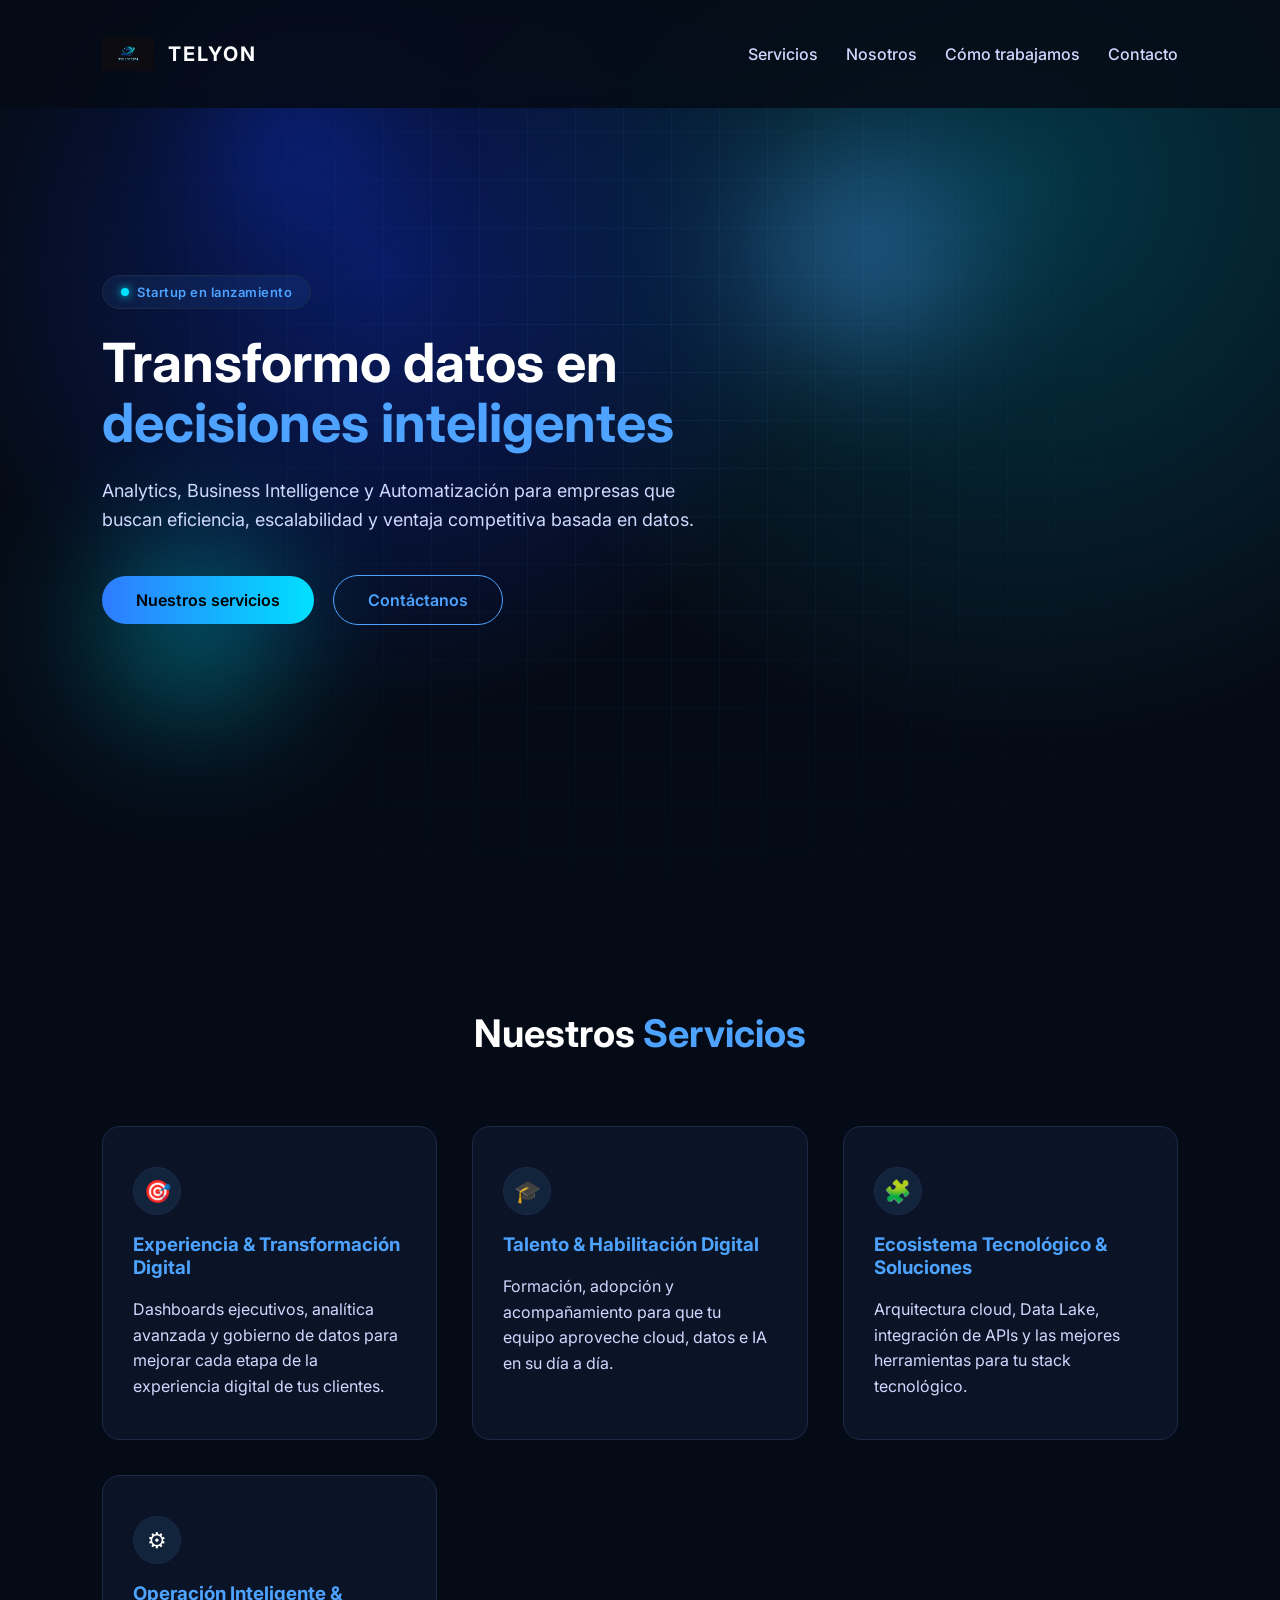
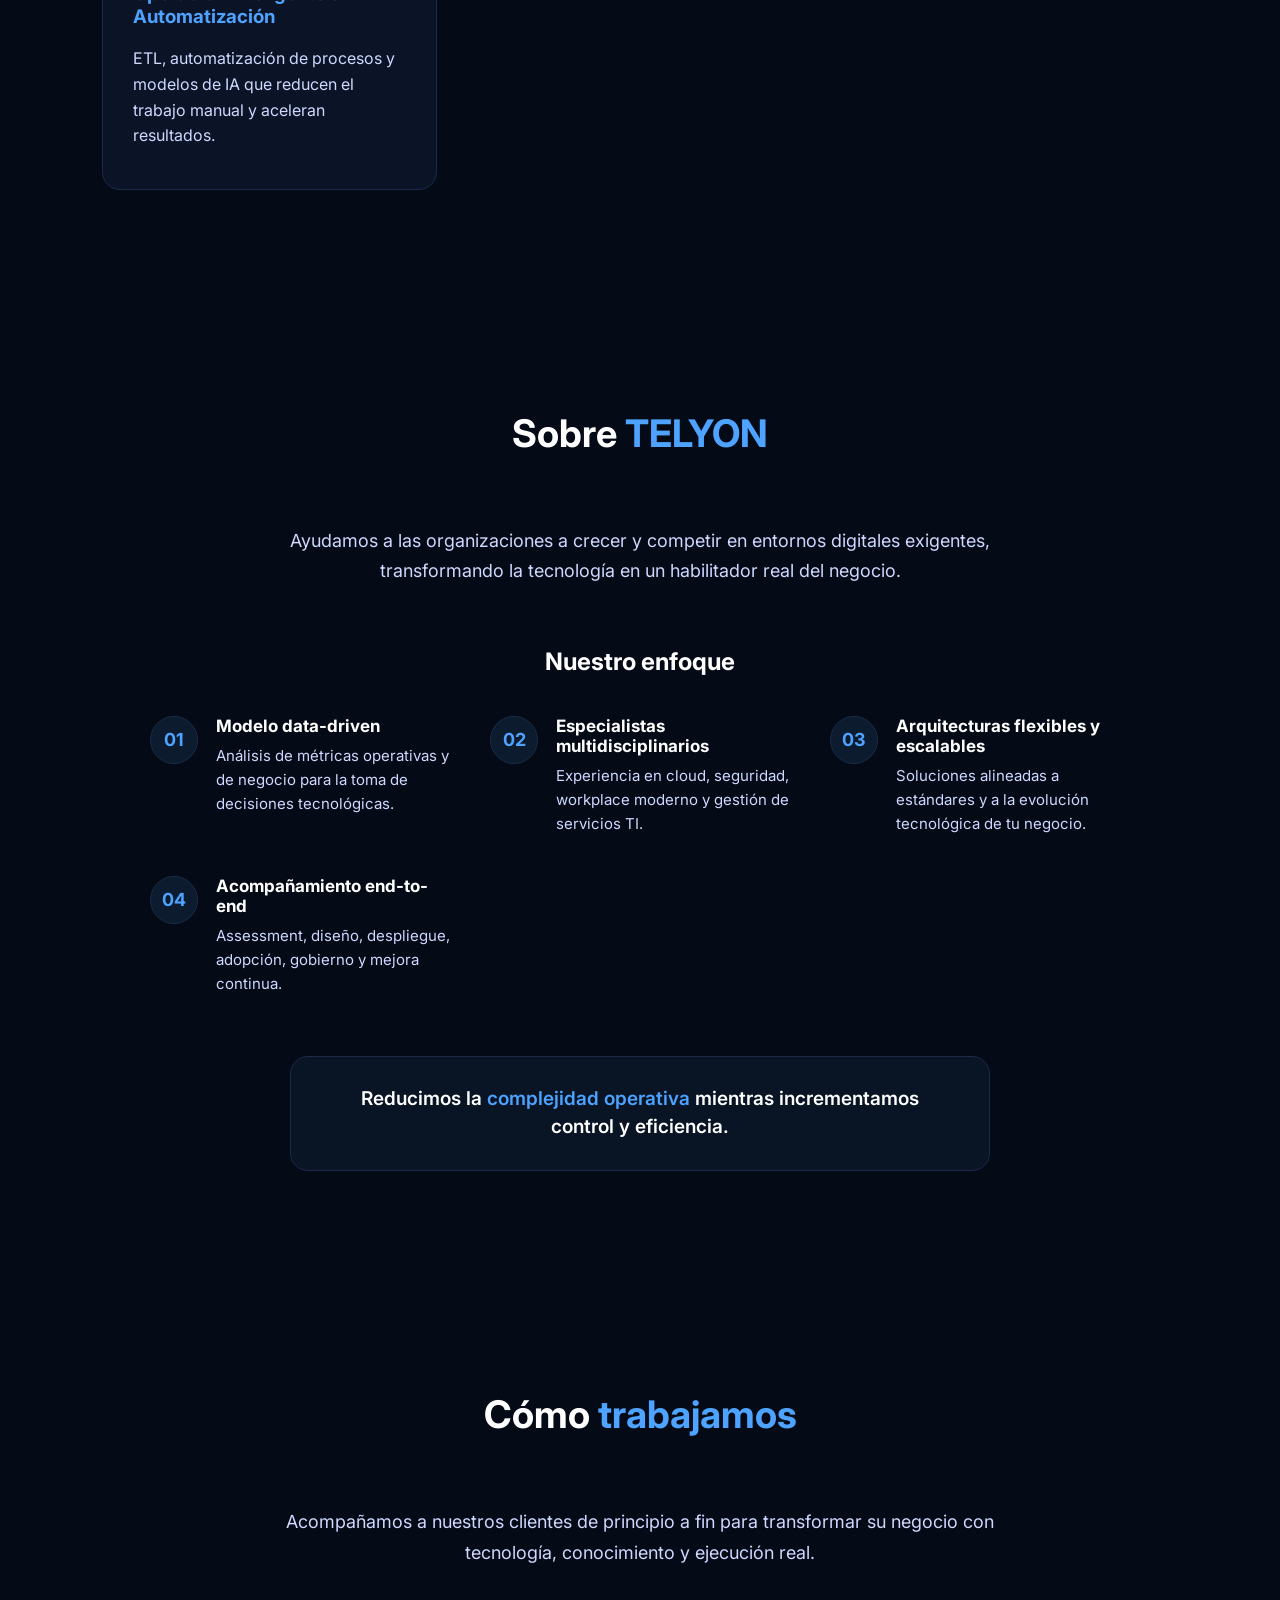
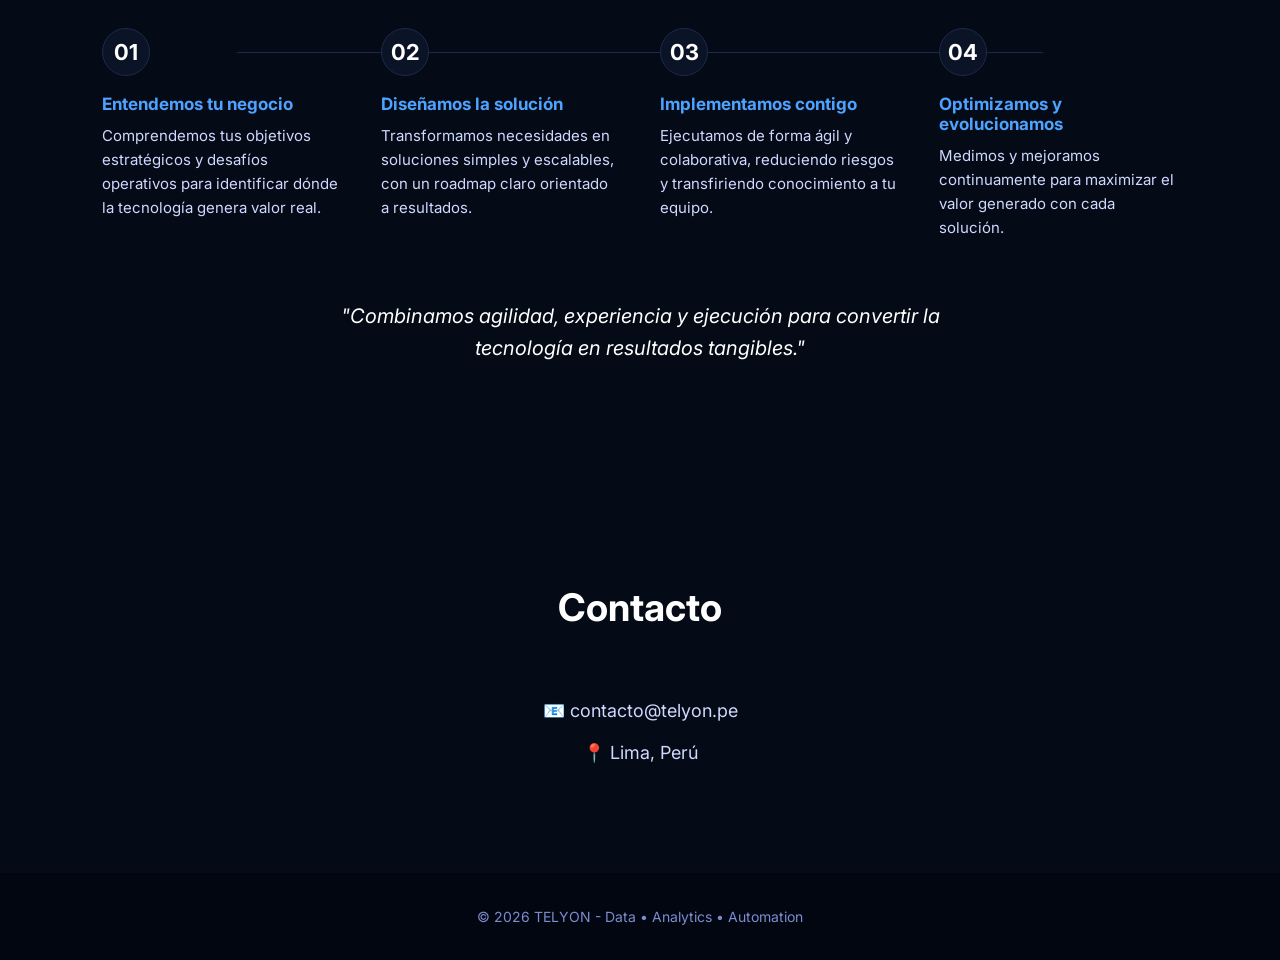
==== index.html @ 51b3d63a "Sitio TELYON para telyon.pe Copia de Teylon-website con dominio propio telyon.pe y correo contacto@t" ====
<!DOCTYPE html>
<html lang="es">
<head>
    <meta charset="UTF-8" />
    <meta name="viewport" content="width=device-width, initial-scale=1.0"/>
    <title>TELYON | Data • Analytics • Automation</title>
    <meta name="description" content="TELYON es una startup de datos que transforma información en decisiones inteligentes mediante Analytics, Business Intelligence, IA y Automatización." />

    <!-- Open Graph -->
    <meta property="og:title" content="TELYON | Data • Analytics • Automation" />
    <meta property="og:description" content="Analytics, Business Intelligence y Automatización para empresas que buscan eficiencia, escalabilidad y ventaja competitiva basada en datos." />
    <meta property="og:image" content="Images/TELYON.png" />
    <meta property="og:type" content="website" />

    <link rel="icon" href="Images/TELYON.png" type="image/png" />

    <!-- Google Font -->
    <link href="https://fonts.googleapis.com/css2?family=Inter:wght@300;400;600;700&display=swap" rel="stylesheet">

    <style>
        :root {
            --bg: #050b16;
            --bg-deep: #020611;
            --card-bg: #0b1426;
            --border: #1c2a4a;
            --text: #ffffff;
            --text-muted: #cfd8ff;
            --text-faint: #7c8ccf;
            --accent: #4da3ff;
            --accent-2: #00e0ff;
            --glow-1: #123cff55;
            --glow-2: #00e0ff33;
        }

        * {
            margin: 0;
            padding: 0;
            box-sizing: border-box;
            font-family: 'Inter', sans-serif;
        }

        html {
            scroll-behavior: smooth;
            overflow-x: hidden;
            width: 100%;
        }

        body {
            background: var(--bg);
            color: var(--text);
            overflow-x: hidden;
            width: 100%;
        }

        /* ================= HEADER ================= */

        header {
            display: flex;
            justify-content: space-between;
            align-items: center;
            padding: 28px 8%;
            position: fixed;
            width: 100%;
            background: rgba(5, 11, 22, 0.85);
            backdrop-filter: blur(10px);
            z-index: 1000;
        }

        .logo {
            display: flex;
            align-items: center;
            gap: 14px;
        }

        .logo-img {
            width: 52px;
            height: 52px;
            object-fit: contain;
        }

        .logo-text {
            font-size: 20px;
            font-weight: 700;
            letter-spacing: 2px;
        }

        nav {
            display: flex;
            align-items: center;
        }

        nav a {
            margin-left: 28px;
            text-decoration: none;
            color: var(--text-muted);
            font-weight: 500;
            transition: 0.3s;
        }

        nav a:hover {
            color: var(--accent);
        }

        .nav-toggle {
            display: none;
            flex-direction: column;
            justify-content: center;
            gap: 5px;
            width: 32px;
            height: 32px;
            background: none;
            border: none;
            cursor: pointer;
            z-index: 1100;
        }

        .nav-toggle span {
            display: block;
            width: 100%;
            height: 2px;
            background: var(--text);
            border-radius: 2px;
            transition: 0.3s;
        }

        .nav-toggle.active span:nth-child(1) {
            transform: translateY(7px) rotate(45deg);
        }

        .nav-toggle.active span:nth-child(2) {
            opacity: 0;
        }

        .nav-toggle.active span:nth-child(3) {
            transform: translateY(-7px) rotate(-45deg);
        }

        /* ================= HERO ================= */

        .hero {
            position: relative;
            height: 100vh;
            display: flex;
            align-items: center;
            padding: 0 8%;
            background: var(--bg);
            overflow: hidden;
        }

        .hero-bg {
            position: absolute;
            inset: 0;
            z-index: 0;
            background:
                radial-gradient(circle at 30% 30%, var(--glow-1), transparent 40%),
                radial-gradient(circle at 80% 20%, var(--glow-2), transparent 45%),
                var(--bg);
        }

        .hero-grid {
            position: absolute;
            inset: -1px;
            z-index: 1;
            background-image:
                repeating-linear-gradient(0deg, rgba(77,163,255,0.08) 0px, rgba(77,163,255,0.08) 1px, transparent 1px, transparent 48px),
                repeating-linear-gradient(90deg, rgba(77,163,255,0.08) 0px, rgba(77,163,255,0.08) 1px, transparent 1px, transparent 48px);
            mask-image: radial-gradient(circle at 50% 40%, #000 0%, transparent 75%);
            -webkit-mask-image: radial-gradient(circle at 50% 40%, #000 0%, transparent 75%);
        }

        .orb {
            position: absolute;
            border-radius: 50%;
            filter: blur(60px);
            z-index: 1;
            opacity: 0.55;
            animation: drift 18s ease-in-out infinite;
        }

        .orb-1 {
            width: 320px;
            height: 320px;
            top: 10%;
            left: 55%;
            background: radial-gradient(circle, var(--accent), transparent 70%);
            animation-duration: 16s;
        }

        .orb-2 {
            width: 260px;
            height: 260px;
            top: 55%;
            left: 5%;
            background: radial-gradient(circle, var(--accent-2), transparent 70%);
            animation-duration: 22s;
            animation-delay: -6s;
        }

        .orb-3 {
            width: 200px;
            height: 200px;
            top: 5%;
            left: 15%;
            background: radial-gradient(circle, #123cff, transparent 70%);
            animation-duration: 20s;
            animation-delay: -3s;
        }

        @keyframes drift {
            0%, 100% { transform: translate(0, 0) scale(1); }
            33% { transform: translate(30px, -20px) scale(1.08); }
            66% { transform: translate(-25px, 25px) scale(0.95); }
        }

        .hero-content {
            position: relative;
            z-index: 2;
            max-width: 620px;
        }

        .badge {
            display: inline-flex;
            align-items: center;
            gap: 8px;
            padding: 8px 18px;
            border-radius: 30px;
            border: 1px solid var(--border);
            background: rgba(77, 163, 255, 0.08);
            color: var(--accent);
            font-size: 13px;
            font-weight: 600;
            letter-spacing: 0.5px;
            margin-bottom: 24px;
        }

        .badge-dot {
            width: 8px;
            height: 8px;
            border-radius: 50%;
            background: var(--accent-2);
            box-shadow: 0 0 8px var(--accent-2);
            animation: blink 2s ease-in-out infinite;
        }

        @keyframes blink {
            0%, 100% { opacity: 1; }
            50% { opacity: 0.3; }
        }

        .hero h1 {
            font-size: 54px;
            line-height: 1.1;
            margin-bottom: 25px;
        }

        .hero h1 span {
            color: var(--accent);
        }

        .hero p {
            font-size: 18px;
            color: var(--text-muted);
            margin-bottom: 40px;
            line-height: 1.6;
        }

        .buttons a {
            display: inline-block;
            padding: 14px 34px;
            border-radius: 30px;
            text-decoration: none;
            margin-right: 15px;
            font-weight: 600;
            transition: 0.3s;
        }

        .btn-primary {
            background: linear-gradient(90deg, #2f7bff, var(--accent-2));
            color: #000;
        }

        .btn-primary:hover {
            opacity: 0.85;
        }

        .btn-secondary {
            border: 1px solid var(--accent);
            color: var(--accent);
        }

        .btn-secondary:hover {
            background: var(--accent);
            color: #000;
        }

        /* ================= SECTIONS ================= */

        section {
            padding: 110px 8%;
        }

        .section-title {
            text-align: center;
            font-size: 38px;
            margin-bottom: 70px;
        }

        .section-title span {
            color: var(--accent);
        }

        .cards {
            display: grid;
            grid-template-columns: repeat(auto-fit,minmax(260px,1fr));
            gap: 35px;
        }

        .card {
            background: var(--card-bg);
            padding: 40px 30px;
            border-radius: 18px;
            border: 1px solid var(--border);
            transition: 0.3s;
        }

        .card:hover {
            transform: translateY(-8px);
            border-color: var(--accent);
            box-shadow: 0 0 25px #4da3f744;
        }

        .card-icon {
            display: inline-flex;
            align-items: center;
            justify-content: center;
            width: 48px;
            height: 48px;
            border-radius: 50%;
            background: rgba(77, 163, 255, 0.1);
            border: 1px solid var(--border);
            font-size: 22px;
            margin-bottom: 18px;
        }

        .card h3 {
            margin-bottom: 18px;
            color: var(--accent);
        }

        .card p {
            color: var(--text-muted);
            line-height: 1.6;
        }

        /* ================= SHARED TEXT BLOCKS ================= */

        .lead-text {
            max-width: 780px;
            margin: 0 auto 60px;
            text-align: center;
            color: var(--text-muted);
            font-size: 18px;
            line-height: 1.7;
        }

        /* ================= ABOUT / ENFOQUE ================= */

        .approach-heading {
            font-size: 24px;
            font-weight: 700;
            text-align: center;
            margin-bottom: 40px;
        }

        .approach-grid {
            display: grid;
            grid-template-columns: repeat(auto-fit, minmax(280px, 1fr));
            gap: 40px;
            max-width: 980px;
            margin: 0 auto 60px;
        }

        .approach-item {
            display: flex;
            gap: 18px;
            align-items: flex-start;
        }

        .approach-item .card-icon {
            flex-shrink: 0;
            margin-bottom: 0;
            font-size: 18px;
            font-weight: 700;
            color: var(--accent);
        }

        .approach-item h4 {
            color: var(--text);
            font-size: 17px;
            margin-bottom: 8px;
        }

        .approach-item p {
            color: var(--text-muted);
            line-height: 1.6;
            font-size: 15px;
        }

        .highlight-box {
            max-width: 700px;
            margin: 0 auto;
            padding: 28px 40px;
            text-align: center;
            border: 1px solid var(--border);
            border-radius: 18px;
            background: rgba(77, 163, 255, 0.06);
        }

        .highlight-box p {
            color: var(--text);
            font-size: 19px;
            font-weight: 600;
            line-height: 1.5;
        }

        .highlight-box p span {
            color: var(--accent);
        }

        /* ================= PROCESS / TIMELINE ================= */

        .timeline {
            position: relative;
            display: grid;
            grid-template-columns: repeat(4, 1fr);
            gap: 40px;
            margin-bottom: 60px;
        }

        .timeline::before {
            content: '';
            position: absolute;
            top: 24px;
            left: 12.5%;
            right: 12.5%;
            height: 1px;
            background: var(--border);
        }

        .timeline-step {
            position: relative;
            z-index: 1;
        }

        .timeline-step .card-icon {
            background: var(--card-bg);
            font-weight: 700;
        }

        .timeline-step h4 {
            color: var(--accent);
            font-size: 17px;
            margin-bottom: 10px;
        }

        .timeline-step p {
            color: var(--text-muted);
            line-height: 1.6;
            font-size: 15px;
        }

        .process-quote {
            max-width: 640px;
            margin: 0 auto;
            text-align: center;
            font-size: 20px;
            font-style: italic;
            color: var(--text);
            line-height: 1.6;
        }

        footer {
            text-align: center;
            padding: 35px;
            background: var(--bg-deep);
            color: var(--text-faint);
            font-size: 14px;
        }

        /* ================= SCROLL REVEAL ================= */

        .reveal {
            opacity: 0;
            transform: translateY(24px);
            transition: opacity 0.7s ease, transform 0.7s ease;
        }

        .reveal.is-visible {
            opacity: 1;
            transform: translateY(0);
        }

        @media (prefers-reduced-motion: reduce) {
            .orb, .badge-dot {
                animation: none !important;
            }
            .reveal {
                opacity: 1 !important;
                transform: none !important;
                transition: none !important;
            }
            html {
                scroll-behavior: auto;
            }
        }

        @media(max-width: 768px){
            .hero h1 {
                font-size: 38px;
            }

            .nav-toggle {
                display: flex;
            }

            nav {
                position: fixed;
                top: 0;
                right: 0;
                height: 100vh;
                width: 100%;
                max-width: 320px;
                background: rgba(5, 11, 22, 0.98);
                backdrop-filter: blur(10px);
                border-left: 1px solid var(--border);
                flex-direction: column;
                justify-content: center;
                align-items: center;
                gap: 32px;
                transform: translateX(100%);
                transition: transform 0.35s ease;
            }

            nav.nav-open {
                transform: translateX(0);
            }

            nav a {
                margin-left: 0;
                font-size: 20px;
            }

            .timeline {
                grid-template-columns: 1fr;
                gap: 32px;
            }

            .timeline::before {
                display: none;
            }

            .approach-grid {
                grid-template-columns: 1fr;
            }
        }
    </style>
</head>

<body>

<header>
    <div class="logo">
        <img src="Images/TELYON.png" alt="TELYON Logo" class="logo-img">
        <div class="logo-text">TELYON</div>
    </div>

    <nav id="mainNav">
        <a href="#services">Servicios</a>
        <a href="#about">Nosotros</a>
        <a href="#process">Cómo trabajamos</a>
        <a href="#contact">Contacto</a>
    </nav>

    <button class="nav-toggle" id="navToggle" aria-label="Abrir menú" aria-expanded="false" aria-controls="mainNav">
        <span></span>
        <span></span>
        <span></span>
    </button>
</header>

<section class="hero">
    <div class="hero-bg"></div>
    <div class="hero-grid"></div>
    <div class="orb orb-1"></div>
    <div class="orb orb-2"></div>
    <div class="orb orb-3"></div>

    <div class="hero-content">
        <span class="badge"><span class="badge-dot"></span> Startup en lanzamiento</span>
        <h1>Transformo datos en <span>decisiones inteligentes</span></h1>
        <p>
            Analytics, Business Intelligence y Automatización para empresas que buscan
            eficiencia, escalabilidad y ventaja competitiva basada en datos.
        </p>

        <div class="buttons">
            <a href="#services" class="btn-primary">Nuestros servicios</a>
            <a href="#contact" class="btn-secondary">Contáctanos</a>
        </div>
    </div>
</section>

<section id="services">
    <h2 class="section-title reveal">Nuestros <span>Servicios</span></h2>

    <div class="cards">
        <div class="card reveal">
            <div class="card-icon">🎯</div>
            <h3>Experiencia & Transformación Digital</h3>
            <p>Dashboards ejecutivos, analítica avanzada y gobierno de datos para mejorar cada etapa de la experiencia digital de tus clientes.</p>
        </div>

        <div class="card reveal">
            <div class="card-icon">🎓</div>
            <h3>Talento & Habilitación Digital</h3>
            <p>Formación, adopción y acompañamiento para que tu equipo aproveche cloud, datos e IA en su día a día.</p>
        </div>

        <div class="card reveal">
            <div class="card-icon">🧩</div>
            <h3>Ecosistema Tecnológico & Soluciones</h3>
            <p>Arquitectura cloud, Data Lake, integración de APIs y las mejores herramientas para tu stack tecnológico.</p>
        </div>

        <div class="card reveal">
            <div class="card-icon">⚙</div>
            <h3>Operación Inteligente & Automatización</h3>
            <p>ETL, automatización de procesos y modelos de IA que reducen el trabajo manual y aceleran resultados.</p>
        </div>
    </div>
</section>

<section id="about">
    <h2 class="section-title reveal">Sobre <span>TELYON</span></h2>
    <p class="lead-text reveal">
        Ayudamos a las organizaciones a crecer y competir en entornos digitales exigentes,
        transformando la tecnología en un habilitador real del negocio.
    </p>

    <h3 class="approach-heading reveal">Nuestro enfoque</h3>
    <div class="approach-grid">
        <div class="approach-item reveal">
            <div class="card-icon">01</div>
            <div>
                <h4>Modelo data-driven</h4>
                <p>Análisis de métricas operativas y de negocio para la toma de decisiones tecnológicas.</p>
            </div>
        </div>

        <div class="approach-item reveal">
            <div class="card-icon">02</div>
            <div>
                <h4>Especialistas multidisciplinarios</h4>
                <p>Experiencia en cloud, seguridad, workplace moderno y gestión de servicios TI.</p>
            </div>
        </div>

        <div class="approach-item reveal">
            <div class="card-icon">03</div>
            <div>
                <h4>Arquitecturas flexibles y escalables</h4>
                <p>Soluciones alineadas a estándares y a la evolución tecnológica de tu negocio.</p>
            </div>
        </div>

        <div class="approach-item reveal">
            <div class="card-icon">04</div>
            <div>
                <h4>Acompañamiento end-to-end</h4>
                <p>Assessment, diseño, despliegue, adopción, gobierno y mejora continua.</p>
            </div>
        </div>
    </div>

    <div class="highlight-box reveal">
        <p>Reducimos la <span>complejidad operativa</span> mientras incrementamos control y eficiencia.</p>
    </div>
</section>

<section id="process">
    <h2 class="section-title reveal">Cómo <span>trabajamos</span></h2>
    <p class="lead-text reveal">
        Acompañamos a nuestros clientes de principio a fin para transformar su negocio
        con tecnología, conocimiento y ejecución real.
    </p>

    <div class="timeline">
        <div class="timeline-step reveal">
            <div class="card-icon">01</div>
            <h4>Entendemos tu negocio</h4>
            <p>Comprendemos tus objetivos estratégicos y desafíos operativos para identificar dónde la tecnología genera valor real.</p>
        </div>

        <div class="timeline-step reveal">
            <div class="card-icon">02</div>
            <h4>Diseñamos la solución</h4>
            <p>Transformamos necesidades en soluciones simples y escalables, con un roadmap claro orientado a resultados.</p>
        </div>

        <div class="timeline-step reveal">
            <div class="card-icon">03</div>
            <h4>Implementamos contigo</h4>
            <p>Ejecutamos de forma ágil y colaborativa, reduciendo riesgos y transfiriendo conocimiento a tu equipo.</p>
        </div>

        <div class="timeline-step reveal">
            <div class="card-icon">04</div>
            <h4>Optimizamos y evolucionamos</h4>
            <p>Medimos y mejoramos continuamente para maximizar el valor generado con cada solución.</p>
        </div>
    </div>

    <p class="process-quote reveal">
        "Combinamos agilidad, experiencia y ejecución para convertir la tecnología en resultados tangibles."
    </p>
</section>

<section id="contact">
    <h2 class="section-title reveal">Contacto</h2>
    <p class="reveal" style="text-align:center;color:var(--text-muted);font-size:18px">
        📧 contacto@telyon.pe <br><br>
        📍 Lima, Perú
    </p>
</section>

<footer>
    © 2026 TELYON - Data • Analytics • Automation
</footer>

<script>
    // Mobile nav toggle
    const navToggle = document.getElementById('navToggle');
    const mainNav = document.getElementById('mainNav');

    navToggle.addEventListener('click', () => {
        const isOpen = mainNav.classList.toggle('nav-open');
        navToggle.classList.toggle('active', isOpen);
        navToggle.setAttribute('aria-expanded', isOpen);
    });

    mainNav.querySelectorAll('a').forEach(link => {
        link.addEventListener('click', () => {
            mainNav.classList.remove('nav-open');
            navToggle.classList.remove('active');
            navToggle.setAttribute('aria-expanded', 'false');
        });
    });

    // Scroll reveal
    const revealEls = document.querySelectorAll('.reveal');
    const observer = new IntersectionObserver((entries) => {
        entries.forEach((entry, i) => {
            if (entry.isIntersecting) {
                setTimeout(() => entry.target.classList.add('is-visible'), i * 80);
                observer.unobserve(entry.target);
            }
        });
    }, { threshold: 0.15 });

    revealEls.forEach(el => observer.observe(el));
</script>

</body>
</html>
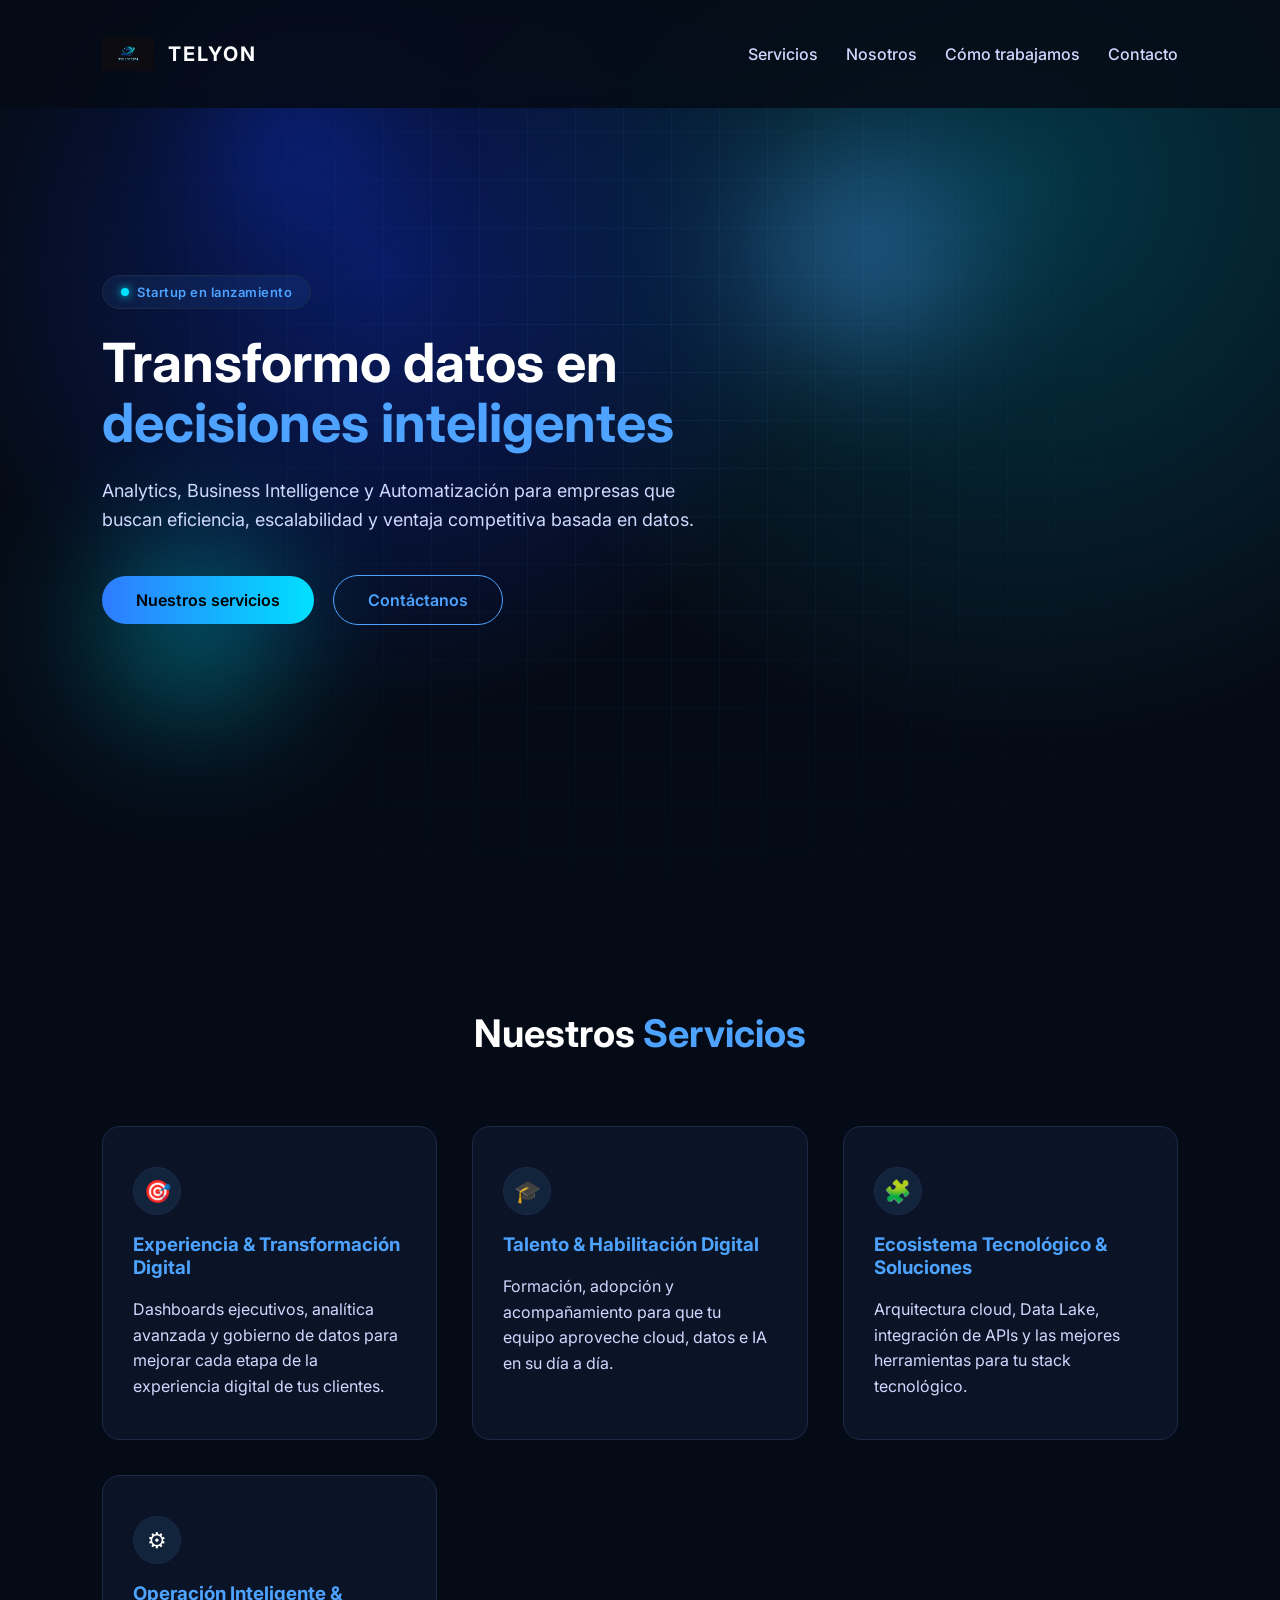
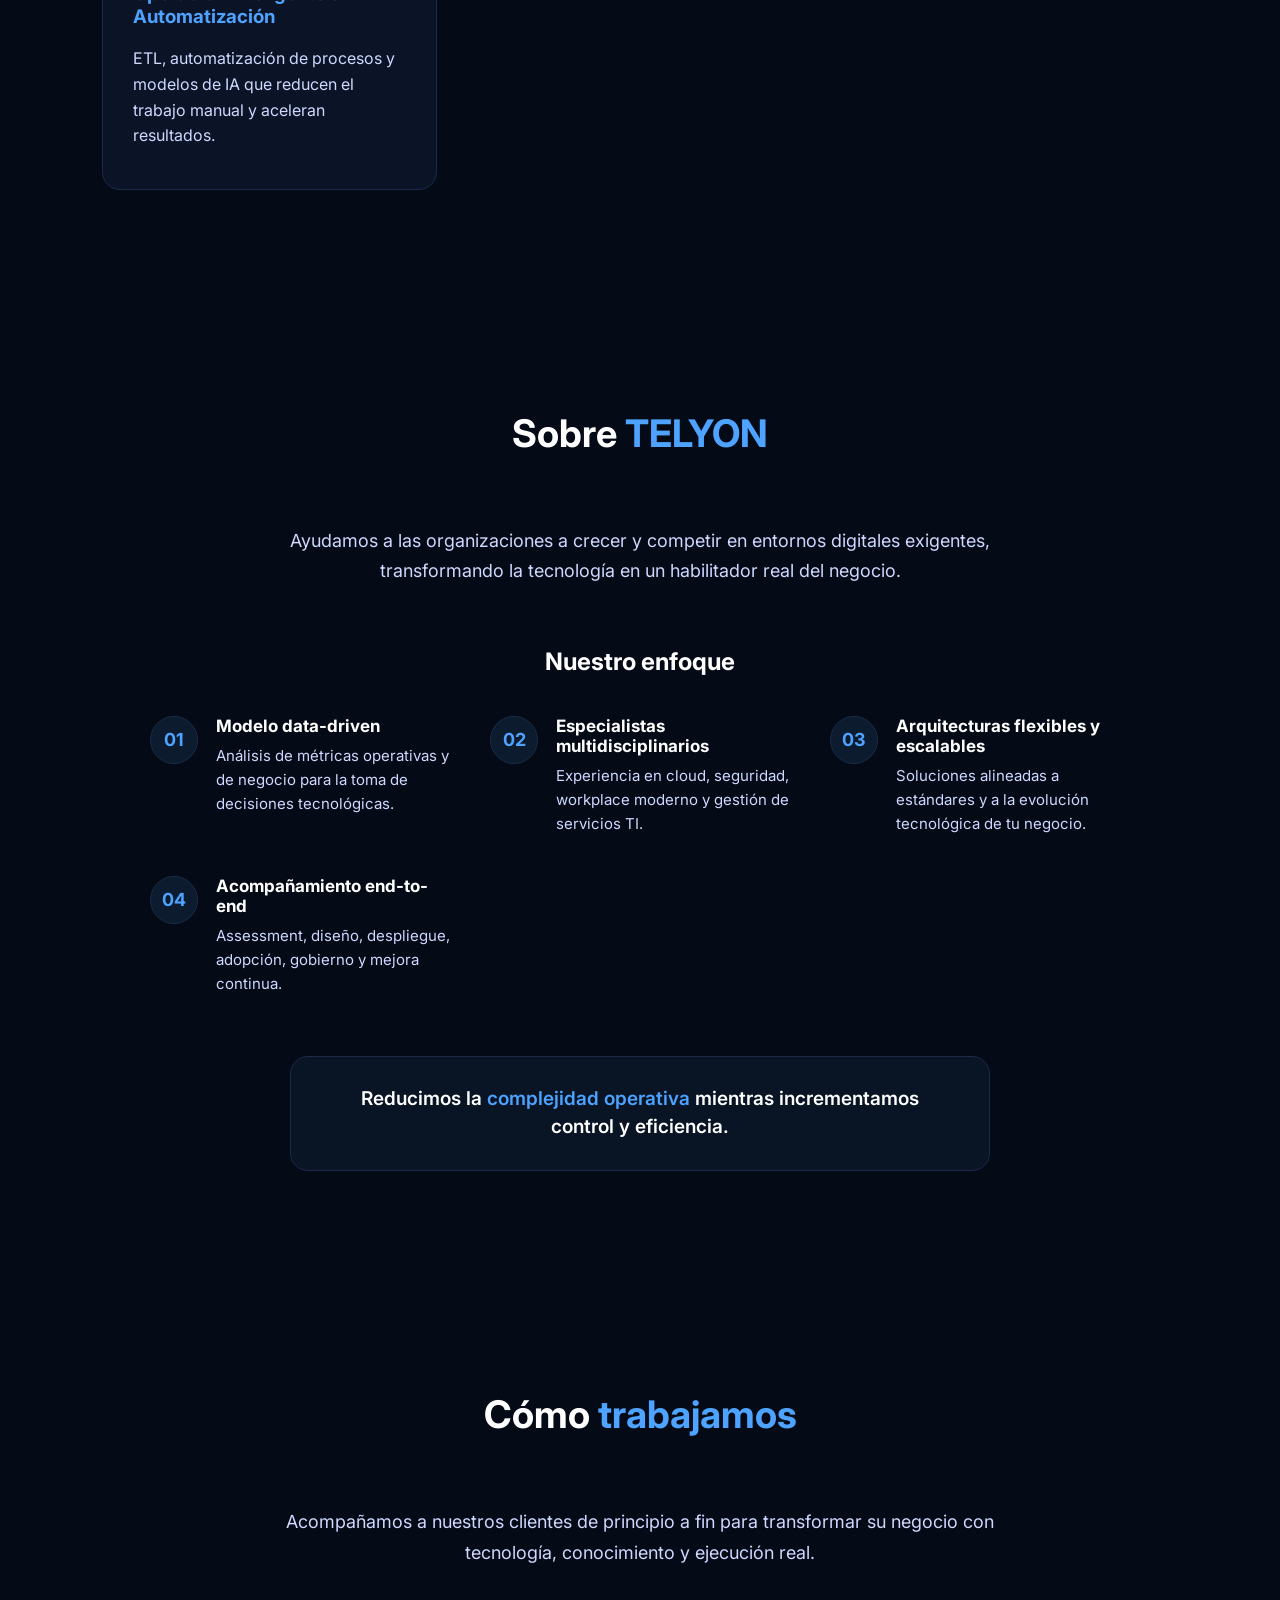
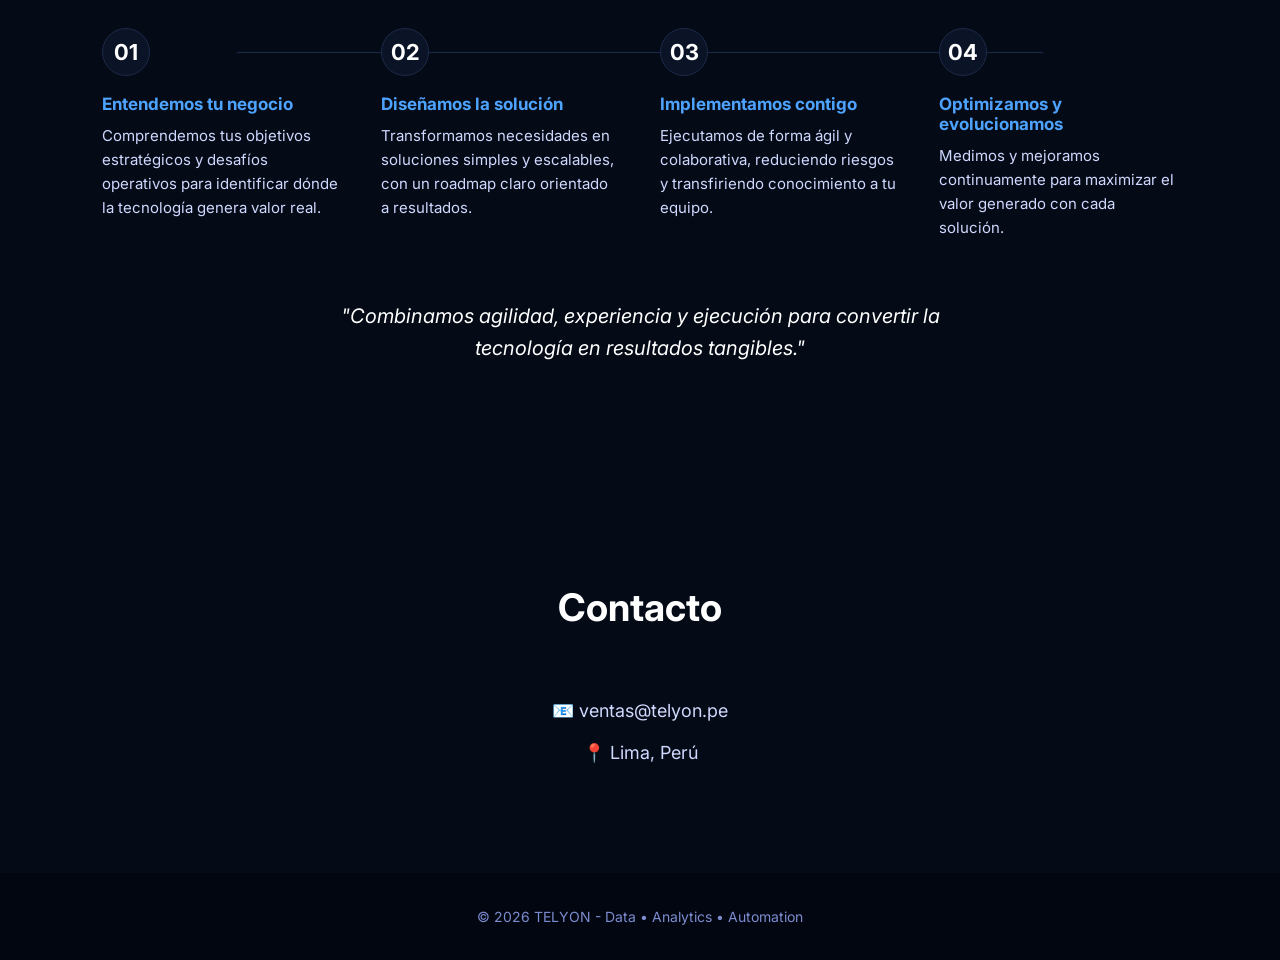
==== commit 1edd2b01: "Correo de contacto: ventas@telyon.pe Co-Authored-By: Claude Opus 5.5 <noreply@anthropic.com>" ====
--- a/index.html
+++ b/index.html
@@ -728,7 +728,7 @@
 <section id="contact">
     <h2 class="section-title reveal">Contacto</h2>
     <p class="reveal" style="text-align:center;color:var(--text-muted);font-size:18px">
-        📧 contacto@telyon.pe <br><br>
+        📧 ventas@telyon.pe <br><br>
         📍 Lima, Perú
     </p>
 </section>
